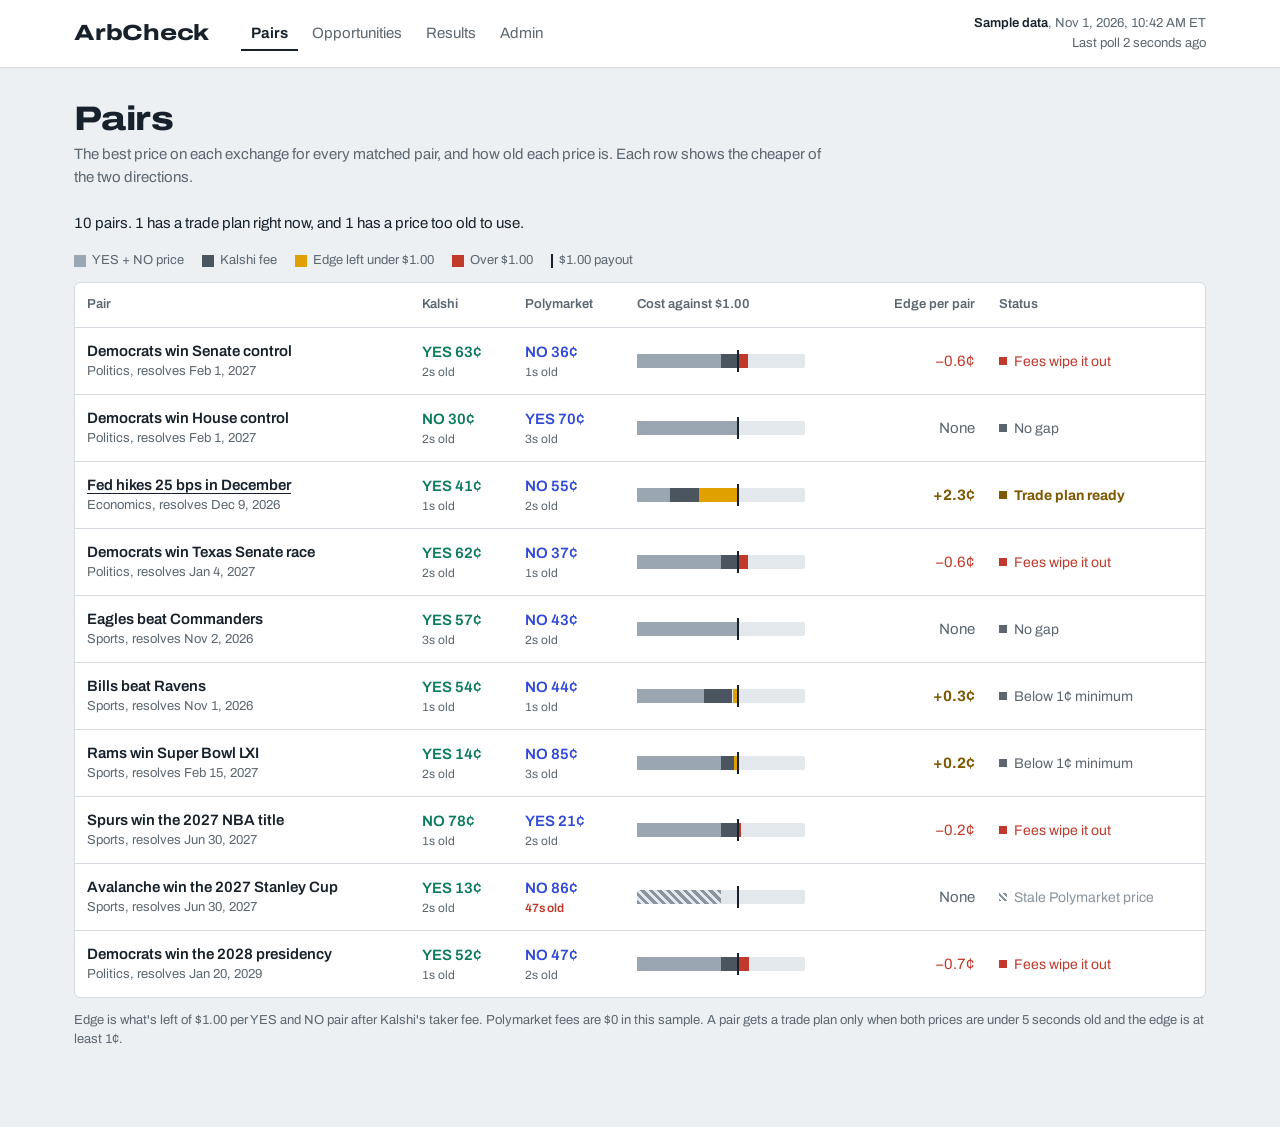
==== mockups/index.html @ cf9287f5 "Add static HTML mockups for every Iteration 1 page" ====
<!DOCTYPE html>
<html lang="en">
<head>
  <meta charset="utf-8">
  <meta name="viewport" content="width=device-width, initial-scale=1">
  <title>Pairs | ArbCheck</title>
  <link rel="preconnect" href="https://fonts.googleapis.com">
  <link rel="preconnect" href="https://fonts.gstatic.com" crossorigin>
  <link href="https://fonts.googleapis.com/css2?family=Archivo:wdth,wght@62..125,100..900&display=swap" rel="stylesheet">
  <link rel="stylesheet" href="styles.css">
</head>
<body>
  <header class="topbar">
    <div class="topbar-inner">
      <a class="brand" href="index.html">ArbCheck</a>
      <nav class="nav" aria-label="Main">
        <a href="index.html" aria-current="page">Pairs</a>
        <a href="opportunities.html">Opportunities</a>
        <a href="results.html">Results</a>
        <a href="admin.html">Admin</a>
      </nav>
      <p class="feed"><strong>Sample data</strong>, Nov 1, 2026, 10:42 AM ET<br>Last poll 2 seconds ago</p>
    </div>
  </header>
  <main>
    <div class="page-head">
      <h1>Pairs</h1>
      <p>The best price on each exchange for every matched pair, and how old each price is. Each row shows the cheaper of the two directions.</p>
    </div>
    <p class="summary">10 pairs. 1 has a trade plan right now, and 1 has a price too old to use.</p>
      <ul class="legend" aria-label="How to read the bars">
        <li><span class="swatch cost"></span>YES + NO price</li>
        <li><span class="swatch fee"></span>Kalshi fee</li>
        <li><span class="swatch gap"></span>Edge left under $1.00</li>
        <li><span class="swatch over"></span>Over $1.00</li>
        <li><span class="swatch dollar"></span>$1.00 payout</li>
      </ul>
    <div class="table-wrap">
      <table>
        <thead>
          <tr>
            <th scope="col">Pair</th>
            <th scope="col">Kalshi</th>
            <th scope="col">Polymarket</th>
            <th scope="col">Cost against $1.00</th>
            <th scope="col" class="num">Edge per pair</th>
            <th scope="col">Status</th>
          </tr>
        </thead>
        <tbody>
          <tr>
            <td><span class="pair-name">Democrats win Senate control</span><span class="pair-meta">Politics, resolves Feb 1, 2027</span></td>
            <td><span class="price k">YES 63¢</span><span class="age">2s old</span></td>
            <td><span class="price p">NO 36¢</span><span class="age">1s old</span></td>
            <td><div class="meter" role="img" aria-label="YES plus NO is 99 cents plus 1.6 cents in fees"><span class="cost" style="width:50.0%"></span><span class="fee" style="left:50.0%;width:16.0%"></span><span class="over" style="left:60%;width:6.0%"></span><span class="dollar"></span></div></td>
            <td class="num neg">−0.6¢</td>
            <td><span class="status wiped">Fees wipe it out</span></td>
          </tr>
          <tr>
            <td><span class="pair-name">Democrats win House control</span><span class="pair-meta">Politics, resolves Feb 1, 2027</span></td>
            <td><span class="price k">NO 30¢</span><span class="age">2s old</span></td>
            <td><span class="price p">YES 70¢</span><span class="age">3s old</span></td>
            <td><div class="meter" role="img" aria-label="YES plus NO is 100 cents, no gap under one dollar"><span class="cost" style="width:60.0%"></span><span class="dollar"></span></div></td>
            <td class="num muted">None</td>
            <td><span class="status nogap">No gap</span></td>
          </tr>
          <tr>
            <td><span class="pair-name"><a href="pair.html">Fed hikes 25 bps in December</a></span><span class="pair-meta">Economics, resolves Dec 9, 2026</span></td>
            <td><span class="price k">YES 41¢</span><span class="age">1s old</span></td>
            <td><span class="price p">NO 55¢</span><span class="age">2s old</span></td>
            <td><div class="meter" role="img" aria-label="YES plus NO is 96 cents plus 1.7 cents in fees"><span class="cost" style="width:20.0%"></span><span class="fee" style="left:20.0%;width:17.0%"></span><span class="gap" style="left:37.0%;width:23.0%"></span><span class="dollar"></span></div></td>
            <td class="num pos">+2.3¢</td>
            <td><span class="status ready">Trade plan ready</span></td>
          </tr>
          <tr>
            <td><span class="pair-name">Democrats win Texas Senate race</span><span class="pair-meta">Politics, resolves Jan 4, 2027</span></td>
            <td><span class="price k">YES 62¢</span><span class="age">2s old</span></td>
            <td><span class="price p">NO 37¢</span><span class="age">1s old</span></td>
            <td><div class="meter" role="img" aria-label="YES plus NO is 99 cents plus 1.6 cents in fees"><span class="cost" style="width:50.0%"></span><span class="fee" style="left:50.0%;width:16.0%"></span><span class="over" style="left:60%;width:6.0%"></span><span class="dollar"></span></div></td>
            <td class="num neg">−0.6¢</td>
            <td><span class="status wiped">Fees wipe it out</span></td>
          </tr>
          <tr>
            <td><span class="pair-name">Eagles beat Commanders</span><span class="pair-meta">Sports, resolves Nov 2, 2026</span></td>
            <td><span class="price k">YES 57¢</span><span class="age">3s old</span></td>
            <td><span class="price p">NO 43¢</span><span class="age">2s old</span></td>
            <td><div class="meter" role="img" aria-label="YES plus NO is 100 cents, no gap under one dollar"><span class="cost" style="width:60.0%"></span><span class="dollar"></span></div></td>
            <td class="num muted">None</td>
            <td><span class="status nogap">No gap</span></td>
          </tr>
          <tr>
            <td><span class="pair-name">Bills beat Ravens</span><span class="pair-meta">Sports, resolves Nov 1, 2026</span></td>
            <td><span class="price k">YES 54¢</span><span class="age">1s old</span></td>
            <td><span class="price p">NO 44¢</span><span class="age">1s old</span></td>
            <td><div class="meter" role="img" aria-label="YES plus NO is 98 cents plus 1.7 cents in fees"><span class="cost" style="width:40.0%"></span><span class="fee" style="left:40.0%;width:17.0%"></span><span class="gap" style="left:57.0%;width:3.0%"></span><span class="dollar"></span></div></td>
            <td class="num pos">+0.3¢</td>
            <td><span class="status below">Below 1¢ minimum</span></td>
          </tr>
          <tr>
            <td><span class="pair-name">Rams win Super Bowl LXI</span><span class="pair-meta">Sports, resolves Feb 15, 2027</span></td>
            <td><span class="price k">YES 14¢</span><span class="age">2s old</span></td>
            <td><span class="price p">NO 85¢</span><span class="age">3s old</span></td>
            <td><div class="meter" role="img" aria-label="YES plus NO is 99 cents plus 0.8 cents in fees"><span class="cost" style="width:50.0%"></span><span class="fee" style="left:50.0%;width:8.0%"></span><span class="gap" style="left:58.0%;width:2.0%"></span><span class="dollar"></span></div></td>
            <td class="num pos">+0.2¢</td>
            <td><span class="status below">Below 1¢ minimum</span></td>
          </tr>
          <tr>
            <td><span class="pair-name">Spurs win the 2027 NBA title</span><span class="pair-meta">Sports, resolves Jun 30, 2027</span></td>
            <td><span class="price k">NO 78¢</span><span class="age">1s old</span></td>
            <td><span class="price p">YES 21¢</span><span class="age">2s old</span></td>
            <td><div class="meter" role="img" aria-label="YES plus NO is 99 cents plus 1.2 cents in fees"><span class="cost" style="width:50.0%"></span><span class="fee" style="left:50.0%;width:12.0%"></span><span class="over" style="left:60%;width:2.0%"></span><span class="dollar"></span></div></td>
            <td class="num neg">−0.2¢</td>
            <td><span class="status wiped">Fees wipe it out</span></td>
          </tr>
          <tr>
            <td><span class="pair-name">Avalanche win the 2027 Stanley Cup</span><span class="pair-meta">Sports, resolves Jun 30, 2027</span></td>
            <td><span class="price k">YES 13¢</span><span class="age">2s old</span></td>
            <td><span class="price p">NO 86¢</span><span class="age is-stale">47s old</span></td>
            <td><div class="meter is-stale" role="img" aria-label="YES plus NO is 99 cents, but the Polymarket price is too old to use"><span class="cost" style="width:50.0%"></span><span class="dollar"></span></div></td>
            <td class="num muted">None</td>
            <td><span class="status stale">Stale Polymarket price</span></td>
          </tr>
          <tr>
            <td><span class="pair-name">Democrats win the 2028 presidency</span><span class="pair-meta">Politics, resolves Jan 20, 2029</span></td>
            <td><span class="price k">YES 52¢</span><span class="age">1s old</span></td>
            <td><span class="price p">NO 47¢</span><span class="age">2s old</span></td>
            <td><div class="meter" role="img" aria-label="YES plus NO is 99 cents plus 1.7 cents in fees"><span class="cost" style="width:50.0%"></span><span class="fee" style="left:50.0%;width:17.0%"></span><span class="over" style="left:60%;width:7.0%"></span><span class="dollar"></span></div></td>
            <td class="num neg">−0.7¢</td>
            <td><span class="status wiped">Fees wipe it out</span></td>
          </tr>
        </tbody>
      </table>
    </div>
    <p class="small muted">Edge is what's left of $1.00 per YES and NO pair after Kalshi's taker fee. Polymarket fees are $0 in this sample. A pair gets a trade plan only when both prices are under 5 seconds old and the edge is at least 1¢.</p>
  </main>
</body>
</html>
---- mockups/styles.css ----
/* ArbCheck mockups. One stylesheet for every page.
   Colors live in variables so dark mode only has to swap values. */

:root {
  --ground: #edf0f3;
  --surface: #ffffff;
  --ink: #17212b;
  --muted: #5b6670;
  --line: #d5dbe1;
  --track: #e3e8ed;
  --kalshi: #0b7a5e;
  --poly: #3049d9;
  --cost: #9aa6b2;
  --fee: #4a5560;
  --edge: #e0a100;
  --edge-ink: #7d5800;
  --over: #c0392b;
  --stale: #8a949e;
  --focus: #3049d9;
  color-scheme: light;
}

@media (prefers-color-scheme: dark) {
  :root {
    --ground: #0f151b;
    --surface: #172029;
    --ink: #e6ebf0;
    --muted: #93a0ac;
    --line: #2a3642;
    --track: #223040;
    --kalshi: #3cc19a;
    --poly: #8396ff;
    --cost: #5d6b79;
    --fee: #aeb9c4;
    --edge: #f0b429;
    --edge-ink: #f0b429;
    --over: #ef6b5e;
    --stale: #6f7b87;
    --focus: #8396ff;
    color-scheme: dark;
  }
}

* { box-sizing: border-box; }

html { -webkit-text-size-adjust: 100%; }

body {
  margin: 0;
  background: var(--ground);
  color: var(--ink);
  font-family: "Archivo", system-ui, -apple-system, "Segoe UI", Roboto, sans-serif;
  font-size: 15px;
  line-height: 1.5;
  font-variant-numeric: tabular-nums;
}

a { color: inherit; }
a:focus-visible, button:focus-visible, input:focus-visible,
select:focus-visible, textarea:focus-visible {
  outline: 2px solid var(--focus);
  outline-offset: 2px;
}

/* ---------- Top bar ---------- */

.topbar {
  background: var(--surface);
  border-bottom: 1px solid var(--line);
}
.topbar-inner {
  max-width: 1180px;
  margin: 0 auto;
  padding: 14px 24px;
  display: flex;
  align-items: center;
  gap: 32px;
  flex-wrap: wrap;
}
.brand {
  font-size: 22px;
  font-weight: 800;
  font-stretch: 125%;
  letter-spacing: -0.01em;
  text-decoration: none;
}
.nav { display: flex; gap: 4px; flex-wrap: wrap; }
.nav a {
  text-decoration: none;
  color: var(--muted);
  padding: 6px 10px;
  border-radius: 4px;
}
.nav a:hover { color: var(--ink); }
.nav a[aria-current="page"] {
  color: var(--ink);
  font-weight: 650;
  box-shadow: inset 0 -2px 0 var(--ink);
  border-radius: 0;
}
.feed {
  margin: 0 0 0 auto;
  font-size: 13px;
  color: var(--muted);
  text-align: right;
}
.feed strong { color: var(--ink); font-weight: 600; }

/* ---------- Page shell ---------- */

main {
  max-width: 1180px;
  margin: 0 auto;
  padding: 32px 24px 64px;
}

.page-head { margin-bottom: 24px; max-width: 760px; }
.page-head h1 {
  margin: 0 0 6px;
  font-size: 34px;
  line-height: 1.1;
  font-weight: 800;
  font-stretch: 118%;
  letter-spacing: -0.015em;
}
.page-head p { margin: 0; color: var(--muted); }

h2 {
  font-size: 19px;
  font-weight: 750;
  font-stretch: 112%;
  margin: 40px 0 12px;
}
h2:first-child { margin-top: 0; }

.summary { margin: 0 0 16px; }
.muted { color: var(--muted); }
.small { font-size: 13px; }

/* ---------- Tables ---------- */

.table-wrap {
  background: var(--surface);
  border: 1px solid var(--line);
  border-radius: 6px;
  overflow-x: auto;
}
table { width: 100%; border-collapse: collapse; }
th, td { padding: 12px 12px; text-align: left; vertical-align: middle; }
th {
  font-size: 13px;
  font-weight: 600;
  color: var(--muted);
  white-space: nowrap;
  border-bottom: 1px solid var(--line);
}
td { border-top: 1px solid var(--line); }
tbody tr:first-child td { border-top: 0; }
.num { text-align: right; white-space: nowrap; }
.nowrap { white-space: nowrap; }

.pair-name { font-weight: 600; }
.pair-name a { text-decoration-thickness: 1px; text-underline-offset: 3px; }
.pair-meta { display: block; font-size: 13px; color: var(--muted); }

/* Exchange-colored prices */
.k { color: var(--kalshi); font-weight: 600; }
.p { color: var(--poly); font-weight: 600; }
.price { white-space: nowrap; }
.age { display: block; font-size: 12px; color: var(--muted); }
.age.is-stale { color: var(--over); font-weight: 600; }

/* Edge numbers */
.pos { color: var(--edge-ink); font-weight: 700; }
.neg { color: var(--over); }

/* Status text */
.status { white-space: nowrap; font-size: 14px; }
.status::before {
  content: "";
  display: inline-block;
  width: 8px;
  height: 8px;
  margin-right: 7px;
  vertical-align: 1px;
  background: currentColor;
}
.status.ready { color: var(--edge-ink); font-weight: 700; }
.status.below, .status.nogap { color: var(--muted); }
.status.wiped { color: var(--over); }
.status.stale { color: var(--stale); }
.status.stale::before { background: repeating-linear-gradient(45deg, currentColor 0 2px, transparent 2px 4px); }

/* ---------- The $1.00 meter ----------
   The track covers 94¢ to 104¢, so 1¢ is 10% of the width
   and the $1.00 line sits at 60%. */

.meter {
  position: relative;
  width: 168px;
  height: 14px;
  background: var(--track);
  border-radius: 2px;
}
.meter span { position: absolute; top: 0; bottom: 0; }
.meter .cost { left: 0; background: var(--cost); }
.meter .fee { background: var(--fee); }
.meter .gap { background: var(--edge); }
.meter .over { background: var(--over); }
.meter .dollar {
  left: 60%;
  width: 2px;
  top: -4px;
  bottom: -4px;
  margin-left: -1px;
  background: var(--ink);
}
.meter.is-stale .cost {
  background: repeating-linear-gradient(45deg, var(--stale) 0 3px, transparent 3px 6px);
}

.legend {
  display: flex;
  flex-wrap: wrap;
  gap: 6px 18px;
  font-size: 13px;
  color: var(--muted);
  margin: 0 0 12px;
  padding: 0;
  list-style: none;
}
.legend li { display: flex; align-items: center; gap: 6px; }
.swatch { width: 12px; height: 12px; display: inline-block; }
.swatch.cost { background: var(--cost); }
.swatch.fee { background: var(--fee); }
.swatch.gap { background: var(--edge); }
.swatch.over { background: var(--over); }
.swatch.dollar { width: 2px; height: 14px; background: var(--ink); }

/* ---------- Panels ---------- */

.panel {
  background: var(--surface);
  border: 1px solid var(--line);
  border-radius: 6px;
  padding: 20px 22px;
}

.grid-2 {
  display: grid;
  grid-template-columns: minmax(0, 1.15fr) minmax(0, 1fr);
  gap: 20px;
  align-items: start;
}

.meta-row {
  display: flex;
  flex-wrap: wrap;
  gap: 6px 24px;
  font-size: 14px;
  color: var(--muted);
  margin-top: 10px;
}
.meta-row b { color: var(--ink); font-weight: 600; }

/* Trade plan */
.plan h2 { margin-top: 0; }
.legs { margin: 0 0 16px; padding: 0; list-style: none; }
.legs li { padding: 10px 0; border-top: 1px solid var(--line); }
.legs li:first-child { border-top: 0; padding-top: 0; }
.leg-title { font-weight: 650; }
.leg-detail { display: block; color: var(--muted); font-size: 14px; }

.figures {
  display: grid;
  grid-template-columns: 1fr auto;
  row-gap: 6px;
  margin: 0;
}
.figures dt { color: var(--muted); }
.figures dd { margin: 0; padding-left: 16px; text-align: right; }
.figures .total { font-weight: 700; border-top: 1px solid var(--line); padding-top: 6px; }
.figures .profit { font-weight: 800; font-size: 20px; color: var(--edge-ink); }
/* Order books */
.book h3 { margin: 0 0 4px; font-size: 15px; }
.book p { margin: 0 0 10px; font-size: 13px; color: var(--muted); }
.book table th, .book table td { padding: 8px 12px; }
.used td { background: color-mix(in srgb, var(--edge) 14%, transparent); }

/* ---------- Opportunities ---------- */

.open-now { color: var(--edge-ink); font-weight: 600; }

/* ---------- Results ---------- */

.lead { font-size: 18px; max-width: 720px; margin: 0 0 24px; }

.funnel { display: grid; gap: 10px; }
.funnel-row {
  display: grid;
  grid-template-columns: 200px minmax(0, 1fr) 64px;
  align-items: center;
  gap: 14px;
}
.funnel-bar { height: 22px; background: var(--track); border-radius: 2px; overflow: hidden; }
.funnel-bar span { display: block; height: 100%; background: var(--cost); }
.funnel-row.after .funnel-bar span { background: var(--fee); }
.funnel-count { text-align: right; font-weight: 700; }

.stats {
  display: grid;
  grid-template-columns: repeat(4, minmax(0, 1fr));
  gap: 0;
  margin: 0;
}
.stats div { padding: 4px 18px; border-left: 1px solid var(--line); }
.stats div:first-child { border-left: 0; padding-left: 0; }
.stats dt { font-size: 13px; color: var(--muted); }
.stats dd { margin: 2px 0 0; font-size: 24px; font-weight: 750; font-stretch: 110%; }

/* ---------- Forms (admin, login) ---------- */

.form-grid {
  display: grid;
  grid-template-columns: repeat(2, minmax(0, 1fr));
  gap: 16px 20px;
}
.field { display: flex; flex-direction: column; gap: 6px; }
.field.wide { grid-column: 1 / -1; }
label { font-weight: 600; font-size: 14px; }
.hint { font-size: 13px; color: var(--muted); font-weight: 400; }
input, select, textarea {
  font: inherit;
  color: var(--ink);
  background: var(--surface);
  border: 1px solid var(--line);
  border-radius: 4px;
  padding: 9px 11px;
}
textarea { min-height: 84px; resize: vertical; }

.btn {
  font: inherit;
  font-weight: 650;
  border-radius: 4px;
  padding: 9px 16px;
  border: 1px solid var(--ink);
  background: var(--ink);
  color: var(--surface);
  cursor: pointer;
  white-space: nowrap;
}
.btn.quiet { background: transparent; color: var(--ink); border-color: var(--line); padding: 5px 11px; font-size: 14px; }
.form-actions { margin-top: 18px; display: flex; align-items: center; gap: 14px; }

.signed-in {
  display: flex;
  align-items: center;
  gap: 12px;
  font-size: 14px;
  color: var(--muted);
}

.slug {
  display: inline-block;
  max-width: 260px;
  overflow: hidden;
  text-overflow: ellipsis;
  white-space: nowrap;
  vertical-align: bottom;
  font-size: 13px;
  color: var(--muted);
}

.login {
  max-width: 400px;
  margin: 64px auto 0;
}
.login .panel { padding: 28px; }
.login h1 {
  margin: 0 0 6px;
  font-size: 26px;
  font-weight: 800;
  font-stretch: 118%;
}
.login p { color: var(--muted); margin: 0 0 20px; }
.login .btn { width: 100%; margin-top: 18px; }

/* ---------- Small screens ---------- */

@media (max-width: 860px) {
  .grid-2 { grid-template-columns: 1fr; }
  .stats { grid-template-columns: repeat(2, minmax(0, 1fr)); row-gap: 16px; }
  .stats div:nth-child(3) { border-left: 0; padding-left: 0; }
  .funnel-row { grid-template-columns: 1fr 56px; }
  .funnel-row .funnel-bar { grid-column: 1 / -1; grid-row: 2; }
  .form-grid { grid-template-columns: 1fr; }
  .feed { margin-left: 0; text-align: left; width: 100%; }
  .page-head h1 { font-size: 28px; }
}

@media (prefers-reduced-motion: reduce) {
  * { transition: none !important; animation: none !important; }
}

/* Keep the first column readable when a wide table scrolls on phones */
.table-wrap th:first-child, .table-wrap td:first-child { min-width: 180px; }
.book .table-wrap th:first-child, .book .table-wrap td:first-child { min-width: 0; }
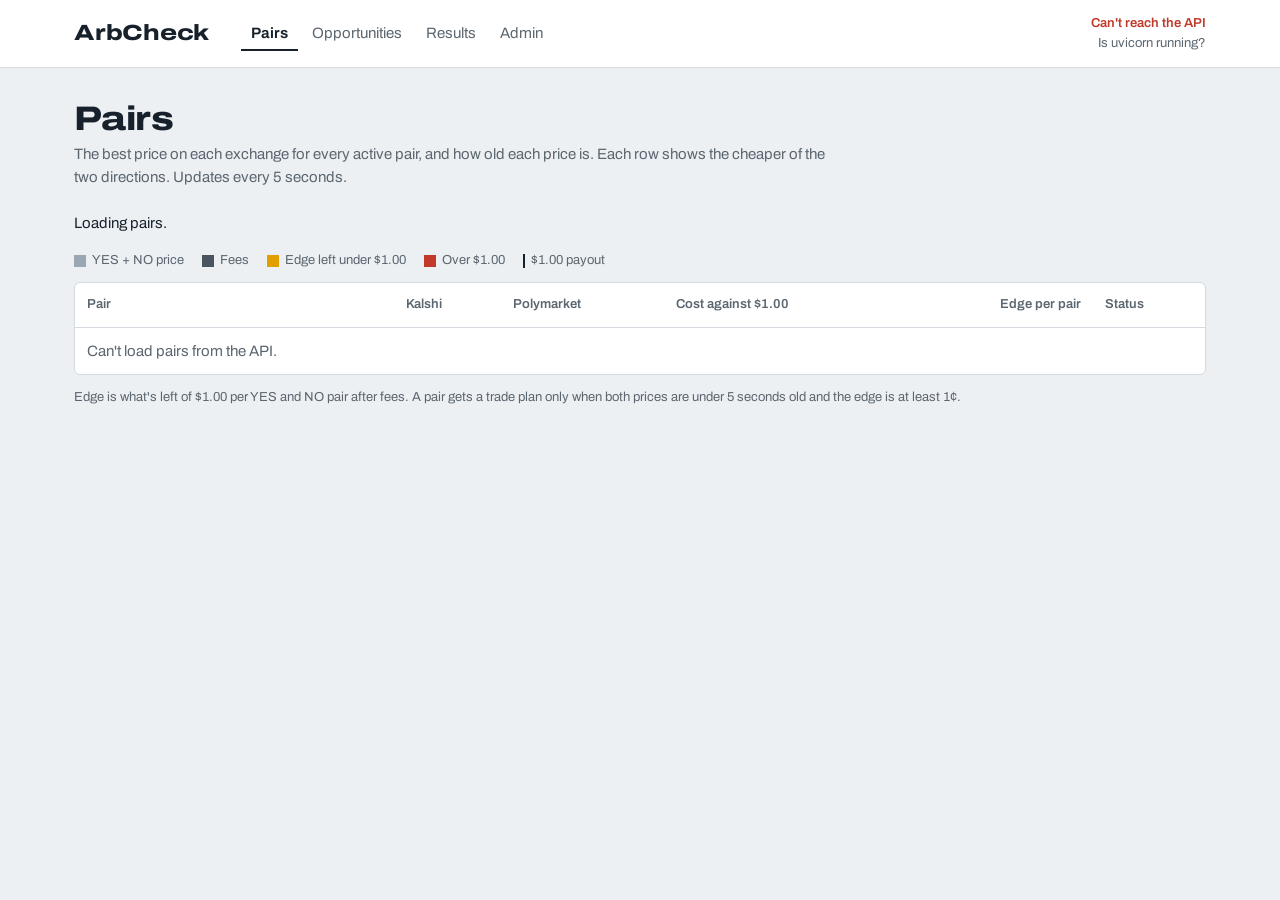
==== commit b34ab0cf: "Live website: database, API, and pages wired to the poller" ====
--- a/mockups/index.html
+++ b/mockups/index.html
@@ -8,8 +8,9 @@
   <link rel="preconnect" href="https://fonts.gstatic.com" crossorigin>
   <link href="https://fonts.googleapis.com/css2?family=Archivo:wdth,wght@62..125,100..900&display=swap" rel="stylesheet">
   <link rel="stylesheet" href="styles.css">
+  <script src="app.js" defer></script>
 </head>
-<body>
+<body data-page="pairs">
   <header class="topbar">
     <div class="topbar-inner">
       <a class="brand" href="index.html">ArbCheck</a>
@@ -19,22 +20,22 @@
         <a href="results.html">Results</a>
         <a href="admin.html">Admin</a>
       </nav>
-      <p class="feed"><strong>Sample data</strong>, Nov 1, 2026, 10:42 AM ET<br>Last poll 2 seconds ago</p>
+      <p class="feed" id="feed"><strong>Connecting</strong><br>Checking the poller</p>
     </div>
   </header>
   <main>
     <div class="page-head">
       <h1>Pairs</h1>
-      <p>The best price on each exchange for every matched pair, and how old each price is. Each row shows the cheaper of the two directions.</p>
+      <p>The best price on each exchange for every active pair, and how old each price is. Each row shows the cheaper of the two directions. Updates every 5 seconds.</p>
     </div>
-    <p class="summary">10 pairs. 1 has a trade plan right now, and 1 has a price too old to use.</p>
-      <ul class="legend" aria-label="How to read the bars">
-        <li><span class="swatch cost"></span>YES + NO price</li>
-        <li><span class="swatch fee"></span>Kalshi fee</li>
-        <li><span class="swatch gap"></span>Edge left under $1.00</li>
-        <li><span class="swatch over"></span>Over $1.00</li>
-        <li><span class="swatch dollar"></span>$1.00 payout</li>
-      </ul>
+    <p class="summary" id="summary">Loading pairs.</p>
+    <ul class="legend" aria-label="How to read the bars">
+      <li><span class="swatch cost"></span>YES + NO price</li>
+      <li><span class="swatch fee"></span>Fees</li>
+      <li><span class="swatch gap"></span>Edge left under $1.00</li>
+      <li><span class="swatch over"></span>Over $1.00</li>
+      <li><span class="swatch dollar"></span>$1.00 payout</li>
+    </ul>
     <div class="table-wrap">
       <table>
         <thead>
@@ -47,91 +48,12 @@
             <th scope="col">Status</th>
           </tr>
         </thead>
-        <tbody>
-          <tr>
-            <td><span class="pair-name">Democrats win Senate control</span><span class="pair-meta">Politics, resolves Feb 1, 2027</span></td>
-            <td><span class="price k">YES 63¢</span><span class="age">2s old</span></td>
-            <td><span class="price p">NO 36¢</span><span class="age">1s old</span></td>
-            <td><div class="meter" role="img" aria-label="YES plus NO is 99 cents plus 1.6 cents in fees"><span class="cost" style="width:50.0%"></span><span class="fee" style="left:50.0%;width:16.0%"></span><span class="over" style="left:60%;width:6.0%"></span><span class="dollar"></span></div></td>
-            <td class="num neg">−0.6¢</td>
-            <td><span class="status wiped">Fees wipe it out</span></td>
-          </tr>
-          <tr>
-            <td><span class="pair-name">Democrats win House control</span><span class="pair-meta">Politics, resolves Feb 1, 2027</span></td>
-            <td><span class="price k">NO 30¢</span><span class="age">2s old</span></td>
-            <td><span class="price p">YES 70¢</span><span class="age">3s old</span></td>
-            <td><div class="meter" role="img" aria-label="YES plus NO is 100 cents, no gap under one dollar"><span class="cost" style="width:60.0%"></span><span class="dollar"></span></div></td>
-            <td class="num muted">None</td>
-            <td><span class="status nogap">No gap</span></td>
-          </tr>
-          <tr>
-            <td><span class="pair-name"><a href="pair.html">Fed hikes 25 bps in December</a></span><span class="pair-meta">Economics, resolves Dec 9, 2026</span></td>
-            <td><span class="price k">YES 41¢</span><span class="age">1s old</span></td>
-            <td><span class="price p">NO 55¢</span><span class="age">2s old</span></td>
-            <td><div class="meter" role="img" aria-label="YES plus NO is 96 cents plus 1.7 cents in fees"><span class="cost" style="width:20.0%"></span><span class="fee" style="left:20.0%;width:17.0%"></span><span class="gap" style="left:37.0%;width:23.0%"></span><span class="dollar"></span></div></td>
-            <td class="num pos">+2.3¢</td>
-            <td><span class="status ready">Trade plan ready</span></td>
-          </tr>
-          <tr>
-            <td><span class="pair-name">Democrats win Texas Senate race</span><span class="pair-meta">Politics, resolves Jan 4, 2027</span></td>
-            <td><span class="price k">YES 62¢</span><span class="age">2s old</span></td>
-            <td><span class="price p">NO 37¢</span><span class="age">1s old</span></td>
-            <td><div class="meter" role="img" aria-label="YES plus NO is 99 cents plus 1.6 cents in fees"><span class="cost" style="width:50.0%"></span><span class="fee" style="left:50.0%;width:16.0%"></span><span class="over" style="left:60%;width:6.0%"></span><span class="dollar"></span></div></td>
-            <td class="num neg">−0.6¢</td>
-            <td><span class="status wiped">Fees wipe it out</span></td>
-          </tr>
-          <tr>
-            <td><span class="pair-name">Eagles beat Commanders</span><span class="pair-meta">Sports, resolves Nov 2, 2026</span></td>
-            <td><span class="price k">YES 57¢</span><span class="age">3s old</span></td>
-            <td><span class="price p">NO 43¢</span><span class="age">2s old</span></td>
-            <td><div class="meter" role="img" aria-label="YES plus NO is 100 cents, no gap under one dollar"><span class="cost" style="width:60.0%"></span><span class="dollar"></span></div></td>
-            <td class="num muted">None</td>
-            <td><span class="status nogap">No gap</span></td>
-          </tr>
-          <tr>
-            <td><span class="pair-name">Bills beat Ravens</span><span class="pair-meta">Sports, resolves Nov 1, 2026</span></td>
-            <td><span class="price k">YES 54¢</span><span class="age">1s old</span></td>
-            <td><span class="price p">NO 44¢</span><span class="age">1s old</span></td>
-            <td><div class="meter" role="img" aria-label="YES plus NO is 98 cents plus 1.7 cents in fees"><span class="cost" style="width:40.0%"></span><span class="fee" style="left:40.0%;width:17.0%"></span><span class="gap" style="left:57.0%;width:3.0%"></span><span class="dollar"></span></div></td>
-            <td class="num pos">+0.3¢</td>
-            <td><span class="status below">Below 1¢ minimum</span></td>
-          </tr>
-          <tr>
-            <td><span class="pair-name">Rams win Super Bowl LXI</span><span class="pair-meta">Sports, resolves Feb 15, 2027</span></td>
-            <td><span class="price k">YES 14¢</span><span class="age">2s old</span></td>
-            <td><span class="price p">NO 85¢</span><span class="age">3s old</span></td>
-            <td><div class="meter" role="img" aria-label="YES plus NO is 99 cents plus 0.8 cents in fees"><span class="cost" style="width:50.0%"></span><span class="fee" style="left:50.0%;width:8.0%"></span><span class="gap" style="left:58.0%;width:2.0%"></span><span class="dollar"></span></div></td>
-            <td class="num pos">+0.2¢</td>
-            <td><span class="status below">Below 1¢ minimum</span></td>
-          </tr>
-          <tr>
-            <td><span class="pair-name">Spurs win the 2027 NBA title</span><span class="pair-meta">Sports, resolves Jun 30, 2027</span></td>
-            <td><span class="price k">NO 78¢</span><span class="age">1s old</span></td>
-            <td><span class="price p">YES 21¢</span><span class="age">2s old</span></td>
-            <td><div class="meter" role="img" aria-label="YES plus NO is 99 cents plus 1.2 cents in fees"><span class="cost" style="width:50.0%"></span><span class="fee" style="left:50.0%;width:12.0%"></span><span class="over" style="left:60%;width:2.0%"></span><span class="dollar"></span></div></td>
-            <td class="num neg">−0.2¢</td>
-            <td><span class="status wiped">Fees wipe it out</span></td>
-          </tr>
-          <tr>
-            <td><span class="pair-name">Avalanche win the 2027 Stanley Cup</span><span class="pair-meta">Sports, resolves Jun 30, 2027</span></td>
-            <td><span class="price k">YES 13¢</span><span class="age">2s old</span></td>
-            <td><span class="price p">NO 86¢</span><span class="age is-stale">47s old</span></td>
-            <td><div class="meter is-stale" role="img" aria-label="YES plus NO is 99 cents, but the Polymarket price is too old to use"><span class="cost" style="width:50.0%"></span><span class="dollar"></span></div></td>
-            <td class="num muted">None</td>
-            <td><span class="status stale">Stale Polymarket price</span></td>
-          </tr>
-          <tr>
-            <td><span class="pair-name">Democrats win the 2028 presidency</span><span class="pair-meta">Politics, resolves Jan 20, 2029</span></td>
-            <td><span class="price k">YES 52¢</span><span class="age">1s old</span></td>
-            <td><span class="price p">NO 47¢</span><span class="age">2s old</span></td>
-            <td><div class="meter" role="img" aria-label="YES plus NO is 99 cents plus 1.7 cents in fees"><span class="cost" style="width:50.0%"></span><span class="fee" style="left:50.0%;width:17.0%"></span><span class="over" style="left:60%;width:7.0%"></span><span class="dollar"></span></div></td>
-            <td class="num neg">−0.7¢</td>
-            <td><span class="status wiped">Fees wipe it out</span></td>
-          </tr>
+        <tbody id="pairs-body">
+          <tr><td colspan="6" class="muted">Loading live prices.</td></tr>
         </tbody>
       </table>
     </div>
-    <p class="small muted">Edge is what's left of $1.00 per YES and NO pair after Kalshi's taker fee. Polymarket fees are $0 in this sample. A pair gets a trade plan only when both prices are under 5 seconds old and the edge is at least 1¢.</p>
+    <p class="small muted">Edge is what's left of $1.00 per YES and NO pair after fees. A pair gets a trade plan only when both prices are under 5 seconds old and the edge is at least 1¢.</p>
   </main>
 </body>
 </html>
--- a/mockups/styles.css
+++ b/mockups/styles.css
@@ -406,3 +406,16 @@
 /* Keep the first column readable when a wide table scrolls on phones */
 .table-wrap th:first-child, .table-wrap td:first-child { min-width: 180px; }
 .book .table-wrap th:first-child, .book .table-wrap td:first-child { min-width: 0; }
+
+/* ---------- Live data ---------- */
+
+.notice {
+  margin: 0 0 20px;
+  padding: 12px 14px;
+  border-left: 3px solid var(--poly);
+  background: var(--surface);
+  border-radius: 4px;
+  font-size: 14px;
+}
+tr.is-open td { background: color-mix(in srgb, var(--edge) 10%, transparent); }
+.feed .neg { color: var(--over); }
